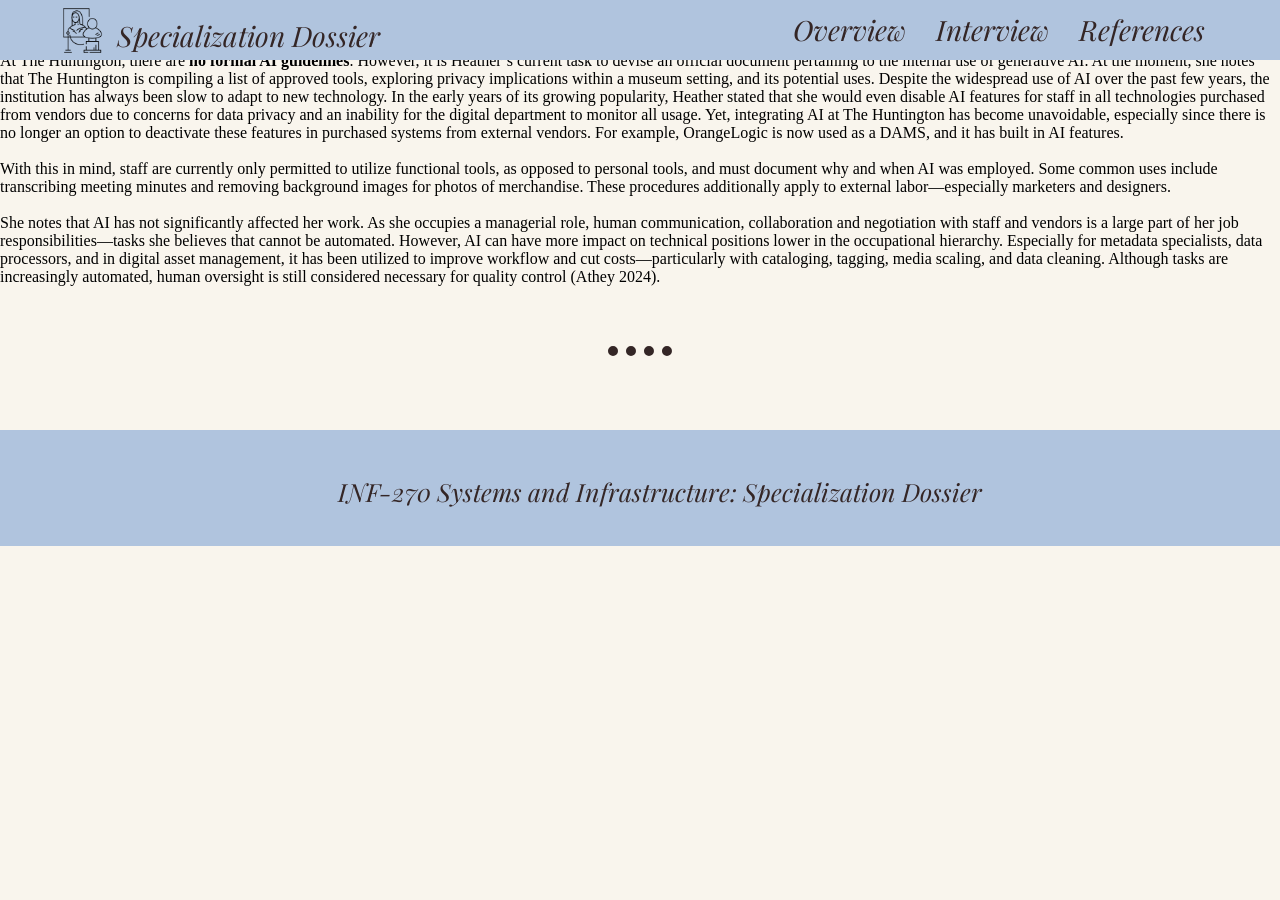
==== ai.html @ f2440642 "Add files via upload" ====
<!DOCTYPE html>
<html lang="eng">
<head>
    <meta charset="UTF-8">
    <meta http-equiv="X-UA-Compatible" content="IE=edge">
    <meta name="viewport" content="width=device-width, initial-scale=1.0">
    <title>Specialization Dossier</title>

    <link rel="preconnect" href="https://fonts.googleapis.com">
    <link rel="preconnect" href="https://fonts.gstatic.com" crossorigin>
    <link href="https://fonts.googleapis.com/css2?family=Playfair+Display:ital,wght@0,400..900;1,400..900&family=Source+Sans+3:ital,wght@0,200..900;1,200..900&display=swap" rel="stylesheet">

    <link rel="preconnect" href="https://fonts.googleapis.com">
    <link rel="preconnect" href="https://fonts.gstatic.com" crossorigin>
    <link href="https://fonts.googleapis.com/css2?family=Montserrat:ital,wght@0,100..900;1,100..900&display=swap" rel="stylesheet">

    <link rel="stylesheet" href="style.css">
</head>

<body>
    <header class="hero8">
    </header>
    <header class="header-main">
        <div class="icon">
            <img src="museum.png" style="width: 45px; height:45px"> 
        </div>
        <div class="specializationdossier">
            <p>Specialization Dossier</p>
        </div>
      
        <nav>
            <ul>
                <li><a href="index.html">Overview</a>
                    <ul>
                        <li><a href="typical tasks.html">Typical Tasks</a></li>
                        <li><a href="professionalcontext.html">Professional Context</a></li>
                        <li><a href="jobmarketoutlook.html">Job-Market Outlook</a></li>
                        <li><a href="techskillsnap.html">Technical Skill Snapshot</a></li>
                        <li><a href="trainingagenda.html">Training Agenda</a></li>
                        <li><a href="labortrends.html">Labor Trends</a></li>
                        <li><a href="ai.html">AI Implications</a></li>
                    </ul>
                </li>
                <li><a href="interview.html">Interview</a></li>
                <li><a href="references.html">References</a></li>
            </ul>
        </nav>
    </header>

    <div class="aititle">
        <p>AI Implications</p>
    </div>

    <div class="aicontent">
        <p>At The Huntington, there are <b>no formal AI guidelines</b>. However, it is Heather’s current task to devise an official document pertaining to the internal use of generative AI. At the moment, she notes that The Huntington is compiling a list of approved tools, exploring privacy implications within a museum setting, and its potential uses. Despite the widespread use of AI over the past few years, the institution has always been slow to adapt to new technology. In the early years of its growing popularity, Heather stated that she would even disable AI features for staff in all technologies purchased from vendors due to concerns for data privacy and an inability for the digital department to monitor all usage. Yet, integrating AI at The Huntington has become unavoidable, especially since there is no longer an option to deactivate these features in purchased systems from external vendors. For example, OrangeLogic is now used as a DAMS, and it has built in AI features. </p>

        <p> With this in mind, staff are currently only permitted to utilize functional tools, as opposed to personal tools, and must document why and when AI was employed. Some common uses include transcribing meeting minutes and removing background images for photos of merchandise. These procedures additionally apply to external labor—especially marketers and designers.<p>

        <p>She notes that AI has not significantly affected her work. As she occupies a managerial role, human communication, collaboration and negotiation with staff and vendors is a large part of her job responsibilities—tasks she believes that cannot be automated. However, AI can have more impact on  technical positions lower in the occupational hierarchy. Especially for metadata specialists, data processors, and in digital asset management, it has been utilized to improve workflow and cut costs—particularly with cataloging, tagging, media scaling, and data cleaning. Although tasks are increasingly automated, human oversight is still considered necessary for quality control (Athey 2024).</p>
    </div>

    <hr class="my-divider">

     <footer class="footer">
        <p>INF-270 Systems and Infrastructure: Specialization Dossier</p>
    </footer>

</body>
---- style.css ----
:root {
   --menu-count: 3;
}

html, body {
    margin: 0;
    padding: 0;
}

body {
    background-color: rgb(249,245,237) ;
    margin: 0;
}

.header-main {
    width: 100%;
    padding: 0 60px;
    height: 60px; 
    background-color: lightsteelblue;
    display: flex;
    justify-content: space-between;
    position: fixed;
    top: 0;
    z-index: 100;

    box-sizing: border-box;
}

.icon{
    display: flex;
    align-items: center;
}
.specializationdossier{

    display: flex;
    align-items: center;
    margin-left: 1%;

    font-family: "Playfair Display";
    font-style: italic;
    font-size: clamp(1.25rem, 1rem + 1vw, 1.75rem);
    color: rgb(52,38,38) ;
}
.header-main > nav {
    margin-left: auto;

}

.header-main > nav > ul {
    height:100%;
    margin: 0;
    padding-left: 0; 
    list-style: none; 
    display: flex;
    align-self: center;
}

.header-main ul li {
    height: 100%;
    position: relative;
}


.header-main ul li a {
    text-decoration: none;
    top: 0;
    display: block;
    padding: 0 15px;
    height: 100%;
    line-height: 60px;

    font-size: clamp(1.0rem, 1rem + 1vw, 1.75rem);
    font-family: "Playfair Display";
    font-style: italic;
    color: rgb(52,38,38);

    background-color: lightsteelblue;
    cursor: pointer;
    transition: all 100ms ease-in-out;

}

.header-main ul li a:hover {
    background-color: rgb(79, 128, 192) !important;
    color: rgb(52,38,38);
}

/* Dropdown styling start */

.header-main ul li {
    position: relative;
}

.header-main ul li ul {
    display: none;
    position: absolute;
    top: 60px;
    left: 0;

    background-color: lightsteelblue;
    padding: 0;
    margin: 0;
    list-style: none;
}

.header-main ul li:hover > ul {
    display: block;
}

.header-main ul li ul li a {
    display: block;
    padding: 10px 15px;
    line-height: normal;
    font-size: 1rem;
}
/*responsive adjustments for small screens*/

@media (max-width: 600px) {
    .hero {
        min-height: 40vh;
    }

    .title {
        font-size: clamp(24px, 7vw, 40px);
        padding: 12px 0;
    }

    .subtitle {
        font-size: clamp(14px, 4vw, 18px);
        padding: 8px 0;
    }
}

@media (max-width: 600px) {
    .header-main .icon,
    .header-main .specializationdossier {
        display: none;
    }

   
    .header-main nav {
        width: 100%;
        display: flex;
        justify-content: center;
        align-items: center;
        gap: 20px;
        
    }
}

/* for format*/
.hero{
    width: 100%;
    min-height: 60vh;

    background-image: url(bridge-modified.jpg);
    background-size: cover;
    background-position: center;
    background-repeat: no-repeat;

    display: flex;
    justify-content: center;
    align-items: center;
    padding: 0;
}

.hero-content{
    display:flex;
    flex-direction: column;
    align-items: center;
    text-align: center;

}
.title {
    width: 100%;
    background-color: rgb(52,38,38);
    font-weight: normal;
    font-size: clamp(30px, 5vw, 60px);
    font-style: italic;
    color: rgb(148, 180, 223);
    padding: 35px 0;
    margin:0;
    text-align: center;
}

.subtitle {
    width: 100%;
    background-color: rgb(52,38,38);
    font-family: "Montserrat";
    font-size: clamp(16px, 2vw, 20px);
    color: rgb(148, 180, 223);
    padding: 40px 0;
    margin:  -37px 0 0 0;
    text-align: center;
    
    
}

.overview {
    font-family: "Playfair Display";
    font-size: clamp(30px, 4vw, 50px);
    color:rgb(148, 180, 223);
    font-style: italic;
    text-decoration: underline;

    display: flex;
    text-align: center;
    justify-content: center;
    align-items: center;

    margin-top: 4%;
}

.content{
    font-family: "Montserrat";
    font-size: clamp(20px, 2vw, 24px);

    display: flex;
    flex-direction: column;
    justify-content: center;
    align-items: center;
    margin-left: 10%;
    margin-right: 10%;
    line-height: 1.5;
}

hr.my-divider {
  border: none; 
  height: 10px; 
  width: 5%;
  background-color: rgb(249,245,237); 
  margin-top: 60px;
  border-top: 10px dotted rgb(52,38,38);
}

.footer{
    background-color:lightsteelblue;
    color:rgb(52,38,38);
    font-family: "Playfair Display";
    font-style: italic;
    font-size: clamp(16px, 2vw, 25px);
    text-align: center;
    padding: 20px;
    width: 100%;
    margin-top: 5%;
}

/* Formatting for typical tasks */ 


.herotwo {
    width: 100%;
    min-height: 60vh;

    background-image: url(snapdragons.jpeg);
    background-size: cover;
    background-position: center;
    background-repeat: no-repeat;

    display: flex;
    justify-content: center;
    align-items: center;
    padding: 0;

}

.typical-tasks-title {
    font-family: "Playfair Display";
    font-size: clamp(28px, 4vw, 50px);
    font-style: italic;
    text-decoration: underline;
    color: rgb(148, 180, 223);

    display: flex;
    text-align: center;
    justify-content: center;
    align-items: center;

}

.generaltasks{
    flex-direction: row; 
    display: flex;
    justify-content: center;
    align-items: center;

    background-color:rgb(52,38,38);
    width: 75%;
    max-width: 900px;
    min-height: 400px;
    padding: 40px 40px 25px;

    border-radius: 40px;
    margin: auto; 

    font-family: "Playfair Display";
    font-size: clamp(24px, 4vw, 50px);
    font-style: italic;
    color: rgb(249,245,237);

   
}

.generaltasks ul {
    align-self: center;
    text-align: left;
    font-size: clamp(16px, 2vw, 25px);
    font-style: normal;
    line-height: 2;
    margin-left: 5%;
}

@media (max-width: 768px) {
  .generaltasks {
    flex-direction: column;
    text-align: center;
  }

  .generaltasks ul {
    margin-left: 0;
  }
}
.generaltasksnotes{

    font-family: "Montserrat";
    font-size: clamp(16px, 2vw, 25px);

    display: flex;
    flex-direction: column;
    justify-content: center;
    align-items: center;
    margin-left: 10%;
    margin-right: 10%;
    padding-top: 4%;
    line-height: 1.5;
}

hr.my-divider2 {
  border: none; 
  height: 10px; 
  width: 5%;
  background-color: rgb(249,245,237); 
  margin-top: 50px;
  border-top: 10px dotted rgb(52,38,38);}

.heathersrole {
    font-family: "Playfair Display";
    font-size: clamp(28px, 4vw, 50px);
    font-style: italic;
    text-decoration: underline;
    color: rgb(148, 180, 223);

    display: flex;
    text-align: center;
    justify-content: center;
    align-items: center;

}

.heathersrolecontent{
    font-family: "Montserrat";
    font-size: clamp(16px, 2vw, 25px);

    display: flex;
    flex-direction: column;
    justify-content: center;
    align-items: center;
    margin-left: 10%;
    margin-right: 10%;
    margin-top: -2%;
    line-height: 1.5;
}

.heathersrolecontent ul {
    font-family: "Montserrat";
    font-size: clamp(16px, 2vw, 25px);

    display: flex;
    flex-direction: column;
    justify-content: center;
    align-items: center;
    margin-left: 10%;
    margin-right: 10%;
    padding-top: 1%;
    line-height: 1.5;
}

.heathersrolecontent ul li {
    margin-bottom: 5%;  /* space between list items */
}

hr.my-divider3 {
  border: none; 
  height: 10px; 
  width: 5%;
  background-color: rgb(249,245,237); 
  margin-top: 4%;
  border-top: 10px dotted rgb(52,38,38);}

.jobdescriptions{
    font-family: "Playfair Display";
    font-size: clamp(28px, 4vw, 50px);
    font-style: italic;
    text-decoration: underline;
    color: rgb(148, 180, 223);

    display: flex;
    text-align: center;
    justify-content: center;
    align-items: center;
}

.joblinks{
    font-family: "Montserrat";
    font-size: clamp(16px, 2vw, 25px);

    display: flex;
    flex-direction: column;
    justify-content: center;
    align-items: center;
    margin-left: 10%;
    margin-right: 10%;
    line-height: 1.5;
    margin-top: -2%;
    padding-bottom: 5%;

}

.joblinks a:link {
    color:rgb(52,38,38);
}

.joblinks a:visited{
    color: rgb(52,38,38);
}

.joblinks a:hover{
    color:rgb(79, 128, 192)
}

.joblinks ul li {
    margin-bottom: 3%;  
}

/* Professional Context Formatting*/

.hero3{
    width: 100%;
    min-height: 60vh;

    background-image: url(rosegarden.jpg);
    background-size: cover;
    background-position: center;
    background-repeat: no-repeat;

    display: flex;
    justify-content: center;
    align-items: center;
    padding: 0;
}
.pctitle {
    font-family: "Playfair Display";
    font-size: clamp(28px, 4vw, 50px);
    font-style: italic;
    text-decoration: underline;
    color: rgb(148, 180, 223);

    display: flex;
    text-align: center;
    justify-content: center;
    align-items: center;
}
.pctables,
.pctables2,
.pctables3 {
    display: flex;
    justify-content: center;
    align-items: flex-start;
    align-content: center;

    background-color: rgb(52,38,38);

    width: clamp(220px, 32%, 360px);
    max-width: 800px;

    min-height: 360px;

    padding: 30px 30px 20px;

    border-radius: 40px;

    font-family: "Playfair Display";
    font-size: clamp(20px,4vw, 30px);
    font-style: italic;
    color: rgb(249,245,237);

    text-align: center;
}

.tables-container {
    display: flex;
    justify-content: center;
    flex-wrap: wrap;

    gap: 30px;
}


@media (max-width: 768px) {
    .tables-container {
        flex-direction: column;
        align-items: center;
    }

    .pctables {
        width: 50%;
    }

    .pctables2 {
        width: 50%;
    }

    .pctables3 {
        width: 50%;
    }
}

.pctables ul,
.pctables2 ul,
.pctables3 ul {

    font-style: normal;
    text-align: left;
    line-height: 1.6;
    font-size: clamp(18px, 3.5vw, 22px);

}

.pctables p,
.pctables2 p,
.pctables3 p {
    font-size: clamp(24px, 3vw, 34px);
    margin-bottom: 15px;
}

.pctables li,
.pctables2 li,
.pctables3 ul li {
    margin-bottom: 15px;
}

.tables-container ul li {
    margin-bottom: 0.5em;
}

.tables-container ul li a {
    color: rgb(249,245,237); 
    transition: color 0.3s; 
}

.tables-container ul li a:hover {
    color: rgb(79,128,192);
}

.profcontent{
    font-family: "Montserrat";
    font-size: 25px;

    display: flex;
    flex-direction: column;
    justify-content: center;
    align-items: center;
    margin-left: 10%;
    margin-right: 10%;
    line-height: 1.5; 
}

.profcontent a:link{
    color: rgb(52,38,38) ;
}

.profcontent a:visited{
    color:rgb(52,38,38) ;
}

.profcontent a:hover{
    color:rgb(79, 128, 192);

}

/*Formmating for JobMarketOutlook start here*/

.hero4 {
    width: 100%;
    min-height: 60vh;

    background-image: url(bloom.jpg);
    background-size: cover;
    background-position: center;
    background-repeat: no-repeat;

    display: flex;
    justify-content: center;
    align-items: center;
    padding: 0;  
}

.jbtitle{
    font-family: "Playfair Display";
    font-size: clamp(28px, 4vw, 50px);
    font-style: italic;
    text-decoration: underline;
    color: rgb(148, 180, 223);

    text-align: center;
    justify-content: center;
    align-items: center;
}

.jbcontent{
    font-family: "Montserrat";
    font-size: clamp(24px, 3vw, 26px);

    display: flex;
    flex-direction: column;
    justify-content: center;
    align-items: center;


    margin-left: 10%;
    margin-right: 10%;
    line-height: 1.5;
}

/*Formatting for Technical Skill Snapshot start here*/

.hero5 {
    width: 100%;
    min-height: 60vh;

    background-image: url(chinesegarden.png);
    background-size: cover;
    background-position: center;
    background-repeat: no-repeat;

    display: flex;
    justify-content: center;
    align-items: center;
    padding: 0;  
}

.techskilltitle{
    font-family: "Playfair Display";
    font-size: clamp(28px, 4vw, 50px);
    font-style: italic;
    text-decoration: underline;
    color: rgb(148, 180, 223);

    display: flex;
    text-align: center;
    justify-content: center;
    align-items: center;
}

.techskillcontent{
    font-family: "Montserrat";
    font-size: clamp(24px, 3vw, 26px);

    display: flex;
    flex-direction: column;
    justify-content: center;
    align-items: center;


    margin-left: 10%;
    margin-right: 10%;
    line-height: 1.5; 
}

.specificskills{
    font-family: "Playfair Display";
    font-size: clamp(28px, 4vw, 50px);
    font-style: italic;
    text-decoration: underline;
    color: rgb(148, 180, 223);

    display: flex;
    text-align: center;
    justify-content: center;
    align-items: center;
}

@media (max-width: 600px) {
    .listcontainer{
        flex-direction: column;
        align-items: center;
        text-align: left;
    }

    .listcontainer ul{
        padding-left: 0;
        list-style-position: inside;
    }
}

.listcontainer{
    font-family: "Montserrat";
    font-size: clamp(24px, 3vw, 26px);

    display: flex;
    justify-content: center;
    gap: 60px;
    margin-top: -2%;
    margin-left: 10%;
    margin-right: 10%;
    flex-wrap: wrap;
}



/*Formatting for Training Agenda begin here*/

.hero6 {
    width: 100%;
    min-height: 60vh;

    background-image: url(book.png);
    background-size: cover;
    background-position: center;
    background-repeat: no-repeat;

    display: flex;
    justify-content: center;
    align-items: center;
    padding: 0;  
}

.trainingagendatitle{
    font-family: "Playfair Display";
    font-size: clamp(28px, 4vw, 50px);
    font-style: italic;
    text-decoration: underline;
    color: rgb(148, 180, 223);

    display: flex;
    text-align: center;
    justify-content: center;
    align-items: center;
}

/*Labor Trends formatting begins here*/
.hero7 {
    width: 100%;
    min-height: 60vh;

    background-image: url(artgallery.jpg);
    background-size: cover;
    background-position: center;
    background-repeat: no-repeat;

    display: flex;
    justify-content: center;
    align-items: center;
    padding: 0;  
}

.labortrendstitle{
    font-family: "Playfair Display";
    font-size: clamp(28px, 4vw, 50px);
    font-style: italic;
    text-decoration: underline;
    color: rgb(148, 180, 223);

    display: flex;
    text-align: center;
    justify-content: center;
    align-items: center;
}

.labortrendcontainer{
    font-family: "Montserrat";
    font-size: clamp(18px, 2.5vw, 22px);

    max-width: 900px;
    width: 90%;
    margin: 0 auto;

    line-height: 1.5; 
}

.jobdis header {
    text-align: center;
}

.enterprofession header {
    text-align: center;
}

.jobdis{
    margin-top: 10%;
}


/* formatting for interview page*/
.interviewtitle{
    font-family: "Playfair Display";
    font-size: clamp(35px, 4vw, 50px);
    font-style: italic;
    text-decoration: underline;
    color: rgb(148, 180, 223);

    display: flex;
    text-align: center;
    justify-content: center;
    align-items: center;
}


.imaterials{
    font-family: "Montserrat";
    font-size: clamp(24px, 3vw, 26px);

    display: flex;
    flex-direction: column;
    justify-content: center;
    align-items: center;

    margin-top: -3%;
    margin-left: 10%;
    margin-right: 10%;
    line-height: 2.0; 
}  


.imaterials a:link{
    color: rgb(52,38,38) ;
}

.imaterials a:visited{
    color:rgb(52,38,38) ;
}

.imaterials a:hover {
    color: rgb(79, 128, 192);
}

/*Formatting for References Page*/
.abtitle{
    font-family: "Playfair Display";
    font-size: clamp(35px, 4vw, 50px);
    font-style: italic;
    text-decoration: underline;
    color: rgb(148, 180, 223);

    display: flex;
    text-align: center;
    justify-content: center;
    align-items: center;
}

.annotations {
    font-family: "Montserrat";
    font-size: clamp(18px, 2.5vw, 22px);

    max-width: 900px;
    width: 90%;
    margin: 0 auto;

    line-height: 1.5;
}

.annotations ul {
    padding-left: 20px;
}

.annotations li {
    margin-bottom: 5rem;
}

.annotations p {
    margin-top: 2rem;
}

@media (max-width: 600px) {
    .annotations {
        font-size: 18px;
        width: 92%;
        line-height: 1.7;
    }
}

.annotations a {
    overflow-wrap: break-word;
    word-break: break-word;
}

.annotations a:link{
    color: rgb(79, 128, 192);
}

.annotations a:visited{
    color: rgb(79, 128, 192);
}

main{
max-width:900px;
margin:auto;
padding:30px;
line-height:1.6;
}

p{
margin-bottom:18px;
}

h1, h2{
margin-top:40px;
margin-bottom:15px;
}
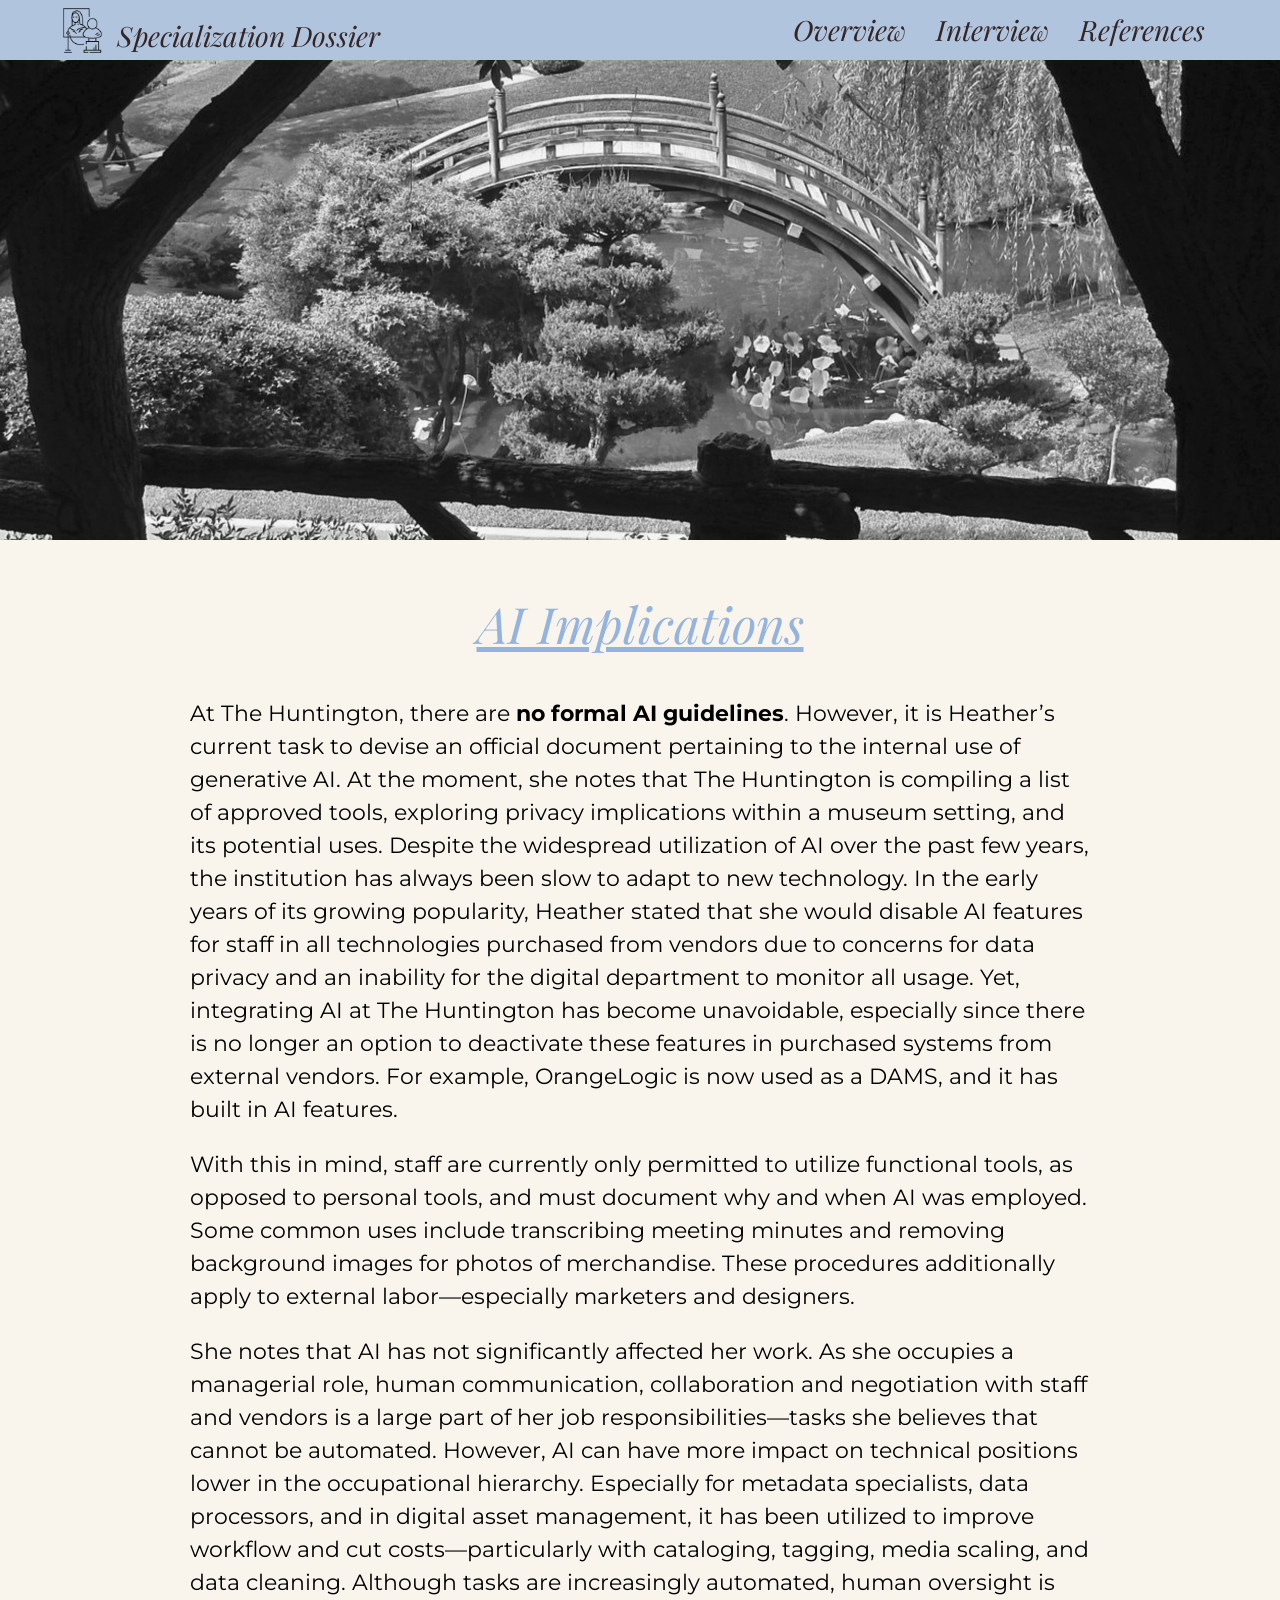
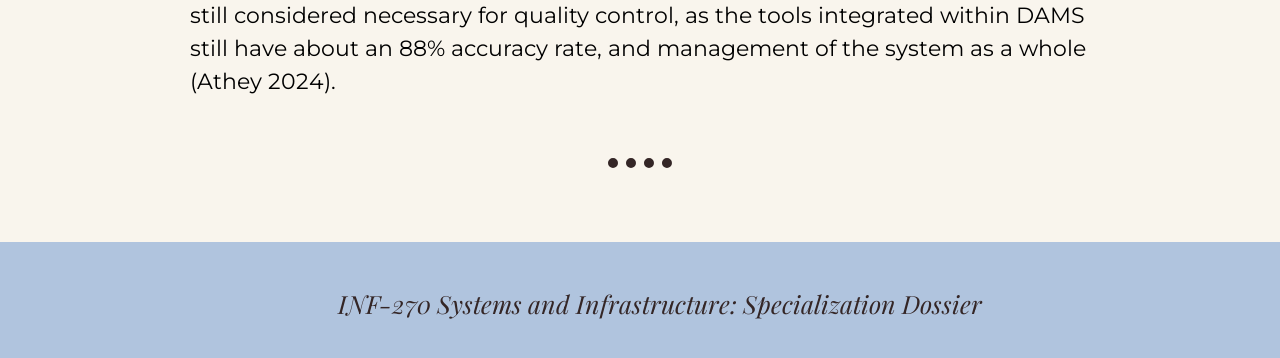
==== commit 39182f73: "Update ai.html" ====
--- a/ai.html
+++ b/ai.html
@@ -52,11 +52,11 @@
     </div>
 
     <div class="aicontent">
-        <p>At The Huntington, there are <b>no formal AI guidelines</b>. However, it is Heather’s current task to devise an official document pertaining to the internal use of generative AI. At the moment, she notes that The Huntington is compiling a list of approved tools, exploring privacy implications within a museum setting, and its potential uses. Despite the widespread use of AI over the past few years, the institution has always been slow to adapt to new technology. In the early years of its growing popularity, Heather stated that she would even disable AI features for staff in all technologies purchased from vendors due to concerns for data privacy and an inability for the digital department to monitor all usage. Yet, integrating AI at The Huntington has become unavoidable, especially since there is no longer an option to deactivate these features in purchased systems from external vendors. For example, OrangeLogic is now used as a DAMS, and it has built in AI features. </p>
+        <p>At The Huntington, there are <b>no formal AI guidelines</b>. However, it is Heather’s current task to devise an official document pertaining to the internal use of generative AI. At the moment, she notes that The Huntington is compiling a list of approved tools, exploring privacy implications within a museum setting, and its potential uses. Despite the widespread utilization of AI over the past few years, the institution has always been slow to adapt to new technology. In the early years of its growing popularity, Heather stated that she would disable AI features for staff in all technologies purchased from vendors due to concerns for data privacy and an inability for the digital department to monitor all usage. Yet, integrating AI at The Huntington has become unavoidable, especially since there is no longer an option to deactivate these features in purchased systems from external vendors. For example, OrangeLogic is now used as a DAMS, and it has built in AI features.</p>
 
         <p> With this in mind, staff are currently only permitted to utilize functional tools, as opposed to personal tools, and must document why and when AI was employed. Some common uses include transcribing meeting minutes and removing background images for photos of merchandise. These procedures additionally apply to external labor—especially marketers and designers.<p>
 
-        <p>She notes that AI has not significantly affected her work. As she occupies a managerial role, human communication, collaboration and negotiation with staff and vendors is a large part of her job responsibilities—tasks she believes that cannot be automated. However, AI can have more impact on  technical positions lower in the occupational hierarchy. Especially for metadata specialists, data processors, and in digital asset management, it has been utilized to improve workflow and cut costs—particularly with cataloging, tagging, media scaling, and data cleaning. Although tasks are increasingly automated, human oversight is still considered necessary for quality control (Athey 2024).</p>
+        <p>She notes that AI has not significantly affected her work. As she occupies a managerial role, human communication, collaboration and negotiation with staff and vendors is a large part of her job responsibilities—tasks she believes that cannot be automated. However, AI can have more impact on technical positions lower in the occupational hierarchy. Especially for metadata specialists, data processors, and in digital asset management, it has been utilized to improve workflow and cut costs—particularly with cataloging, tagging, media scaling, and data cleaning. Although tasks are increasingly automated, human oversight is still considered necessary for quality control, as the tools integrated within DAMS still have about an 88% accuracy rate, and management of the system as a whole (Athey 2024).</p>
     </div>
 
     <hr class="my-divider">
@@ -65,4 +65,4 @@
         <p>INF-270 Systems and Infrastructure: Specialization Dossier</p>
     </footer>
 
-</body>+</body>
--- a/style.css
+++ b/style.css
@@ -917,3 +917,45 @@
 margin-top:40px;
 margin-bottom:15px;
 }
+
+/* Ai implications formatting*/
+.hero8 {
+    width: 100%;
+    min-height: 60vh;
+
+    background-image: url(japan.jpg);
+    background-size: cover;
+    background-position: center;
+    background-repeat: no-repeat;
+
+    display: flex;
+    justify-content: center;
+    align-items: center;
+    padding: 0;  
+}
+
+.aititle{
+    font-family: "Playfair Display";
+    font-size: clamp(35px, 4vw, 50px);
+    font-style: italic;
+    text-decoration: underline;
+    color: rgb(148, 180, 223);
+
+    display: flex;
+    text-align: center;
+    justify-content: center;
+    align-items: center; 
+}
+
+.aicontent{
+    font-family: "Montserrat";
+    font-size: clamp(18px, 2.5vw, 22px);
+
+    max-width: 900px;
+    width: 90%;
+    margin: 0 auto;
+
+    line-height: 1.5; 
+}
+
+
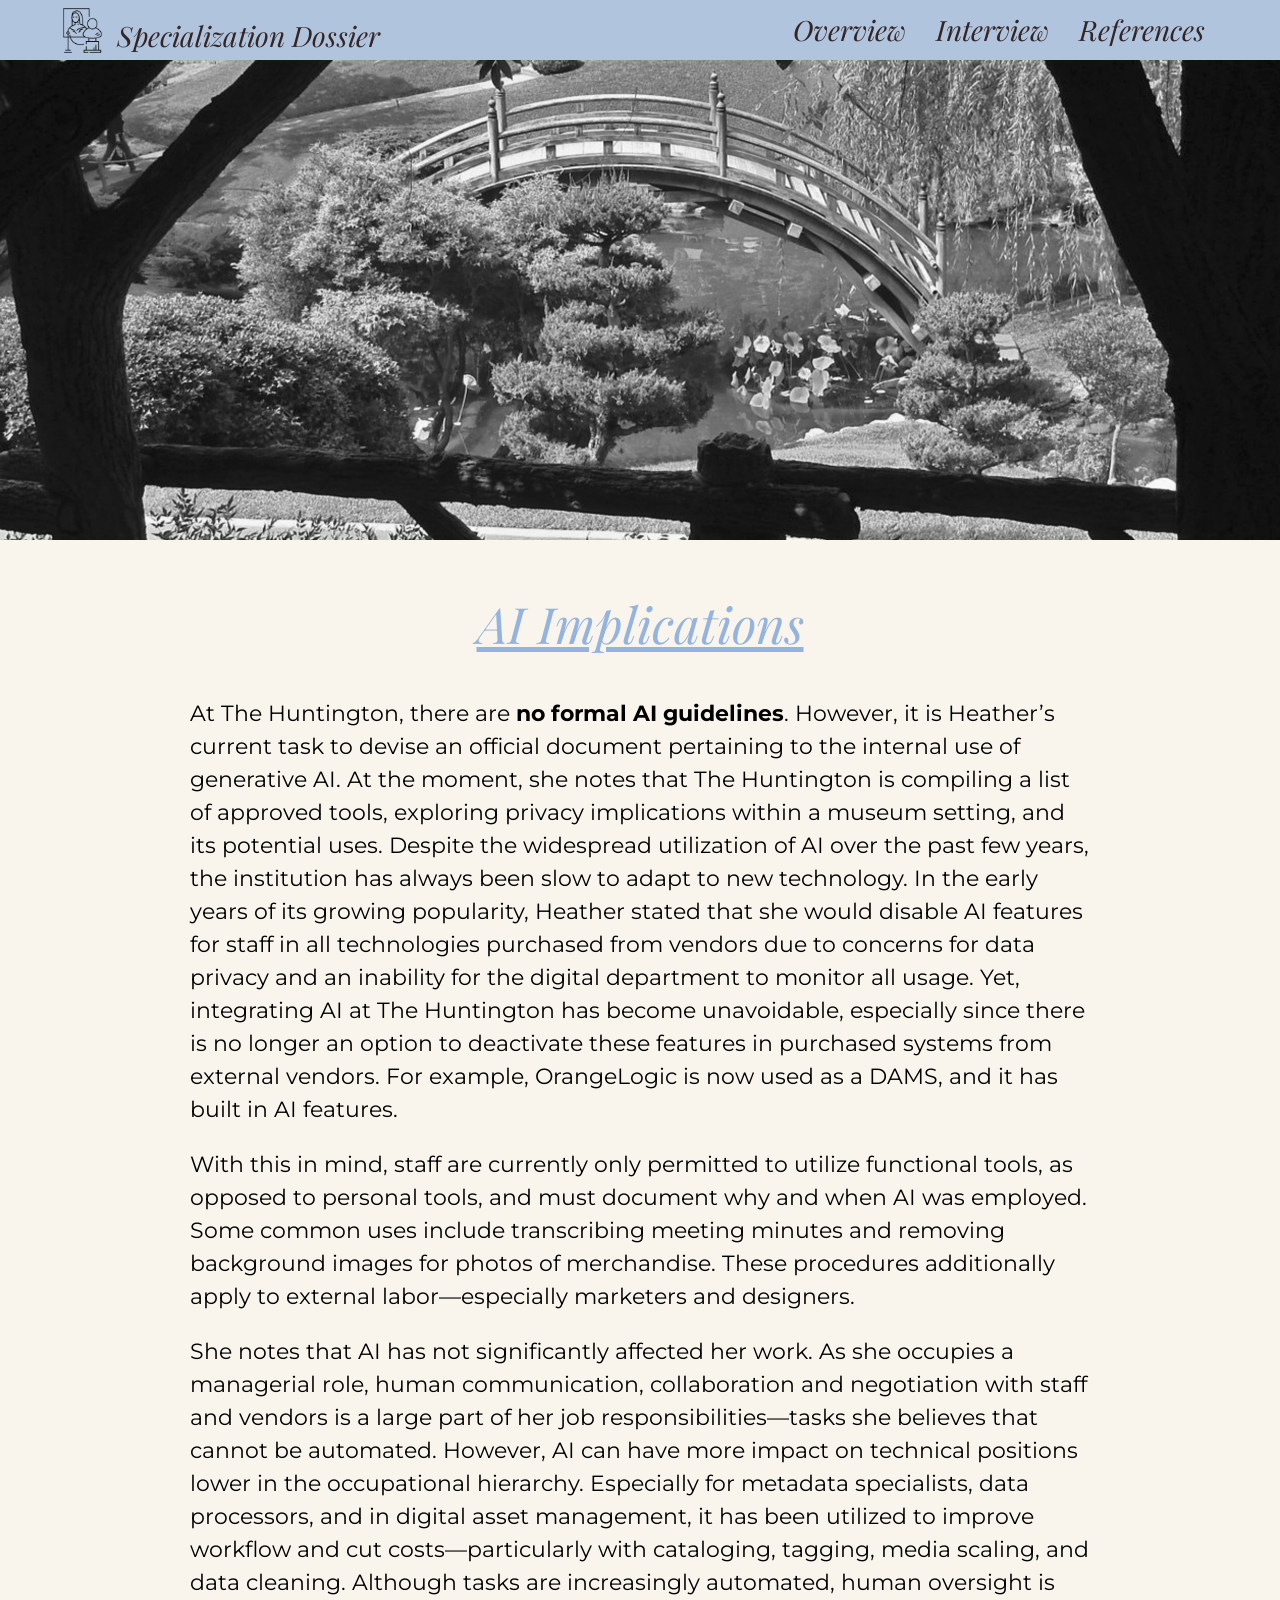
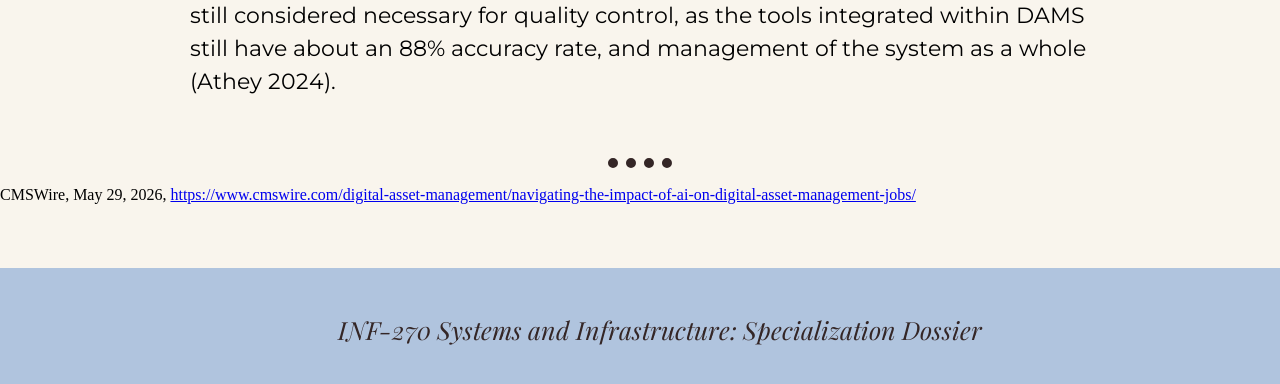
==== commit 83d8e795: "Update ai.html" ====
--- a/ai.html
+++ b/ai.html
@@ -61,6 +61,10 @@
 
     <hr class="my-divider">
 
+    <div class="reference4>
+        <p>Athey, James, "Navigating the Impact of AI on Digital Asset Management (DAM) Jobs," <i>CMSWire,</i> May 29, 2026, <a href="https://www.cmswire.com/digital-asset-management/navigating-the-impact-of-ai-on-digital-asset-management-jobs/">https://www.cmswire.com/digital-asset-management/navigating-the-impact-of-ai-on-digital-asset-management-jobs/</a></p>
+    </div>
+
      <footer class="footer">
         <p>INF-270 Systems and Infrastructure: Specialization Dossier</p>
     </footer>
--- a/style.css
+++ b/style.css
@@ -224,6 +224,20 @@
     line-height: 1.5;
 }
 
+.reference1{
+  font-family: "Montserrat";
+  font-size: clamp(14px, 2vw, 18px);
+
+  display: flex;
+  flex-direction: column;
+  justify-content: center;
+  align-items: center;
+  text-align: center;
+  margin-left: 10%;
+  margin-right: 10%;
+  line-height: 1.5;
+}
+
 hr.my-divider {
   border: none; 
   height: 10px; 
@@ -619,7 +633,7 @@
 
 .jbcontent{
     font-family: "Montserrat";
-    font-size: clamp(24px, 3vw, 26px);
+    font-size: clamp(20px, 2vw, 24px);
 
     display: flex;
     flex-direction: column;
@@ -630,6 +644,20 @@
     margin-left: 10%;
     margin-right: 10%;
     line-height: 1.5;
+}
+
+.reference2{
+  font-family: "Montserrat";
+  font-size: clamp(14px, 2vw, 18px);
+
+  display: flex;
+  flex-direction: column;
+  justify-content: center;
+  align-items: center;
+  text-align: center;
+  margin-left: 10%;
+  margin-right: 10%;
+  line-height: 1.5;
 }
 
 /*Formatting for Technical Skill Snapshot start here*/
@@ -796,9 +824,34 @@
     text-align: center;
 }
 
+.md header{
+   text-align: center;
+   margin-top: 15%;
+}
+
 .jobdis{
     margin-top: 10%;
 }
+
+.reference3{
+  font-family: "Montserrat";
+  font-size: clamp(14px, 2vw, 18px);
+
+  display: flex;
+  flex-direction: column;
+  justify-content: center;
+  align-items: center;
+  text-align: center;
+  margin-left: 10%;
+  margin-right: 10%;
+  line-height: 1.5;
+}
+
+.reference3 a {
+  word-break: break-all;
+  overflow-wrap: break-word;
+}
+
 
 
 /* formatting for interview page*/
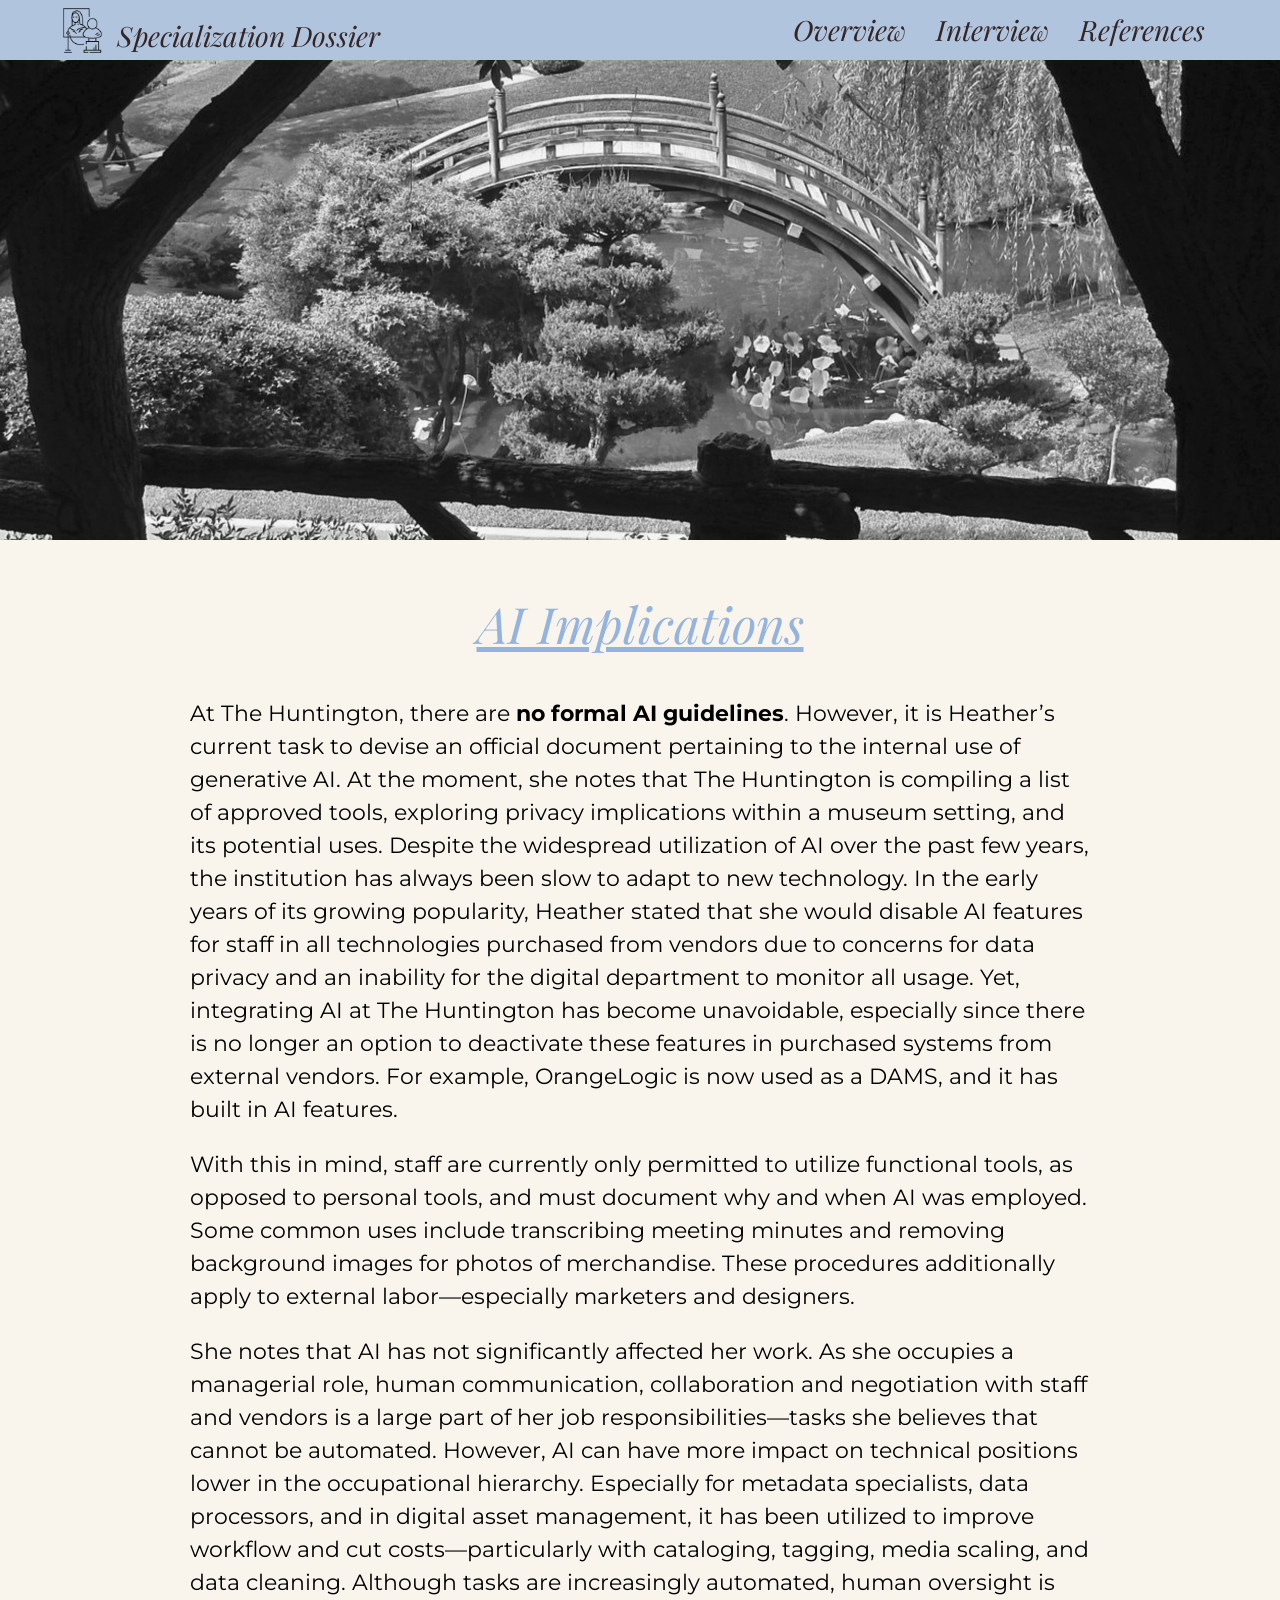
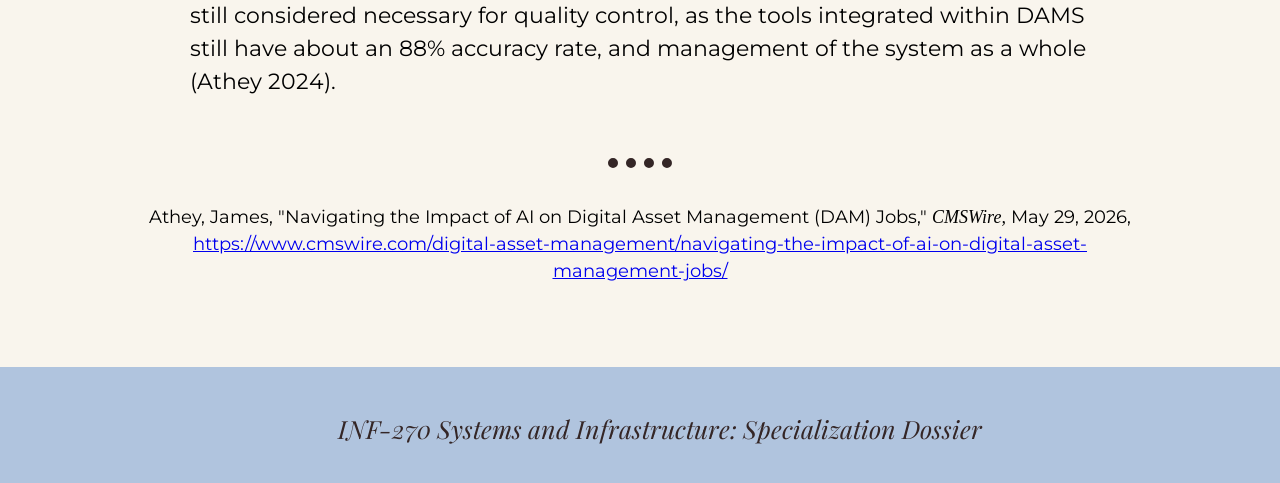
==== commit 3f3549f3: "Update ai.html" ====
--- a/ai.html
+++ b/ai.html
@@ -61,7 +61,7 @@
 
     <hr class="my-divider">
 
-    <div class="reference4>
+    <div class="reference4">
         <p>Athey, James, "Navigating the Impact of AI on Digital Asset Management (DAM) Jobs," <i>CMSWire,</i> May 29, 2026, <a href="https://www.cmswire.com/digital-asset-management/navigating-the-impact-of-ai-on-digital-asset-management-jobs/">https://www.cmswire.com/digital-asset-management/navigating-the-impact-of-ai-on-digital-asset-management-jobs/</a></p>
     </div>
 
--- a/style.css
+++ b/style.css
@@ -1011,4 +1011,17 @@
     line-height: 1.5; 
 }
 
-
+.reference4 {
+  font-family: "Montserrat";
+  font-size: clamp(14px, 2vw, 18px);
+
+  display: flex;
+  flex-direction: column;
+  justify-content: center;
+  align-items: center;
+  text-align: center;
+  margin-left: 10%;
+  margin-right: 10%;
+  line-height: 1.5;
+}
+
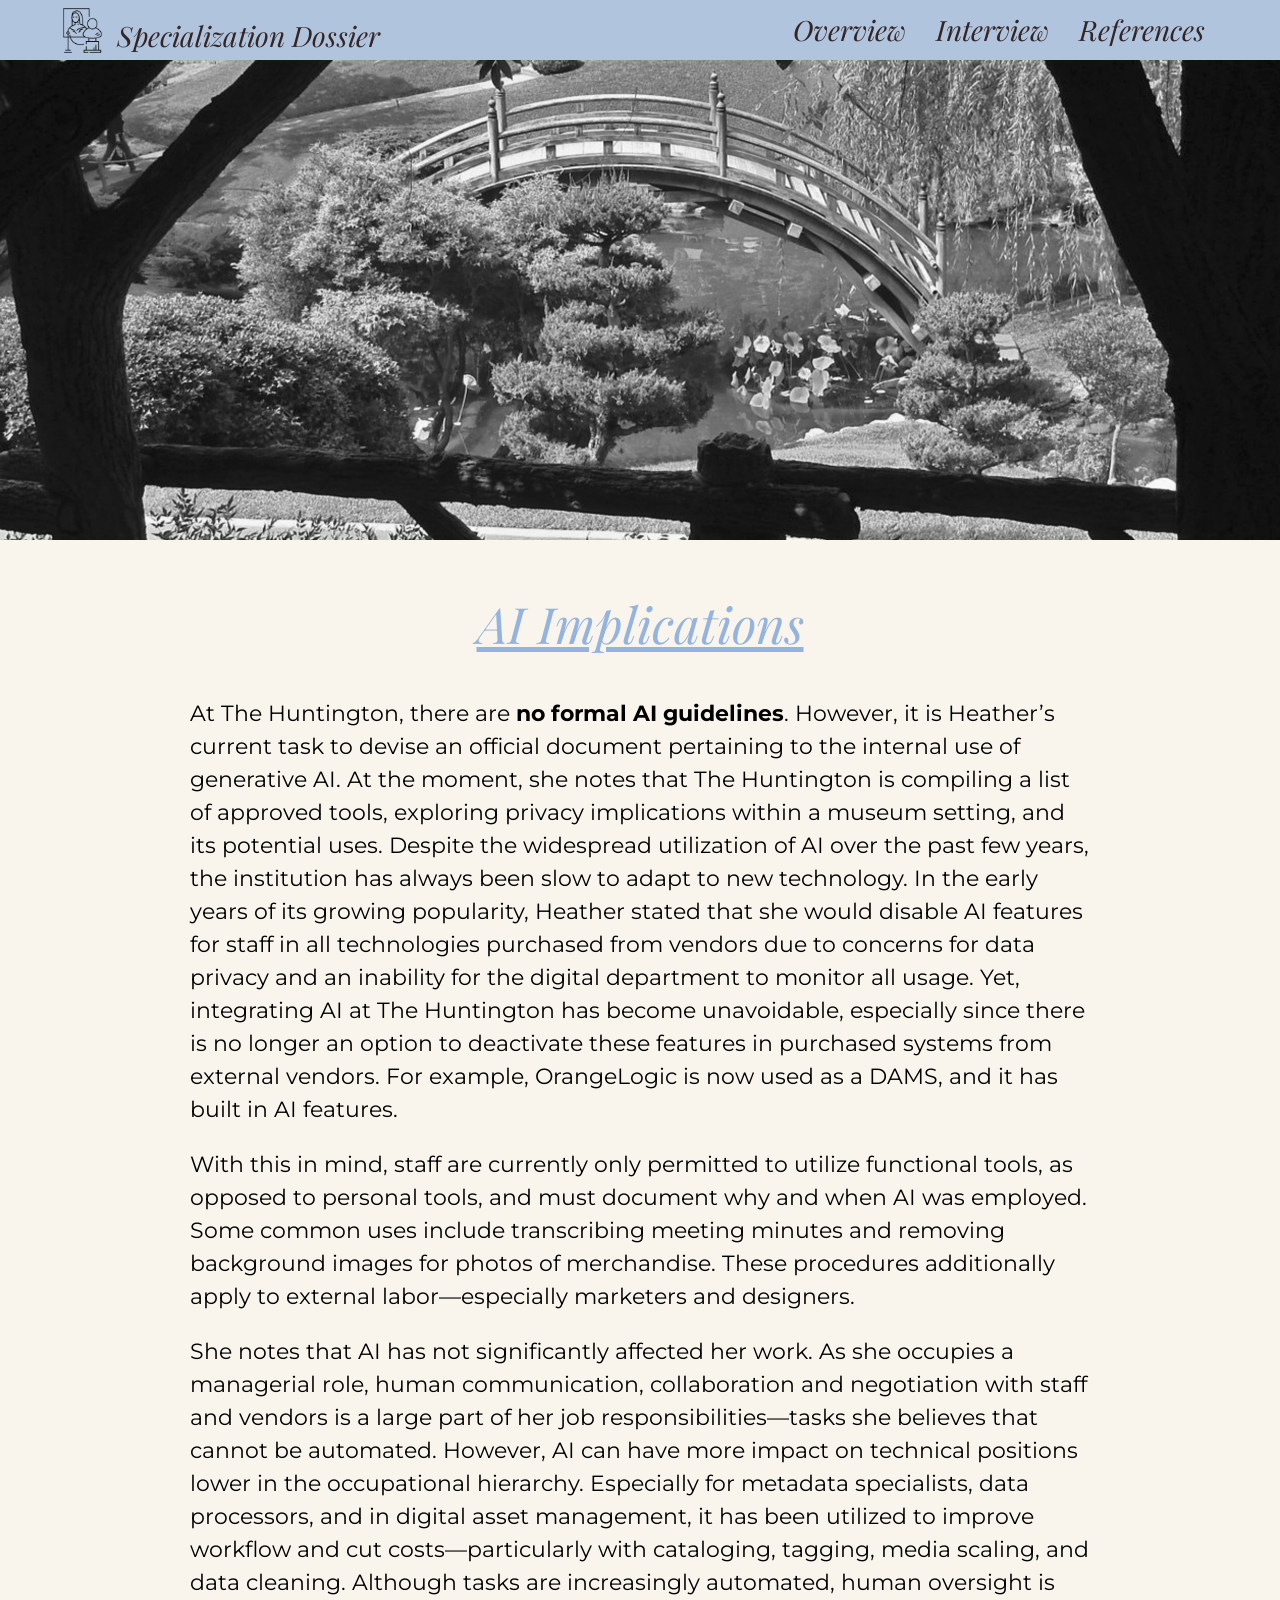
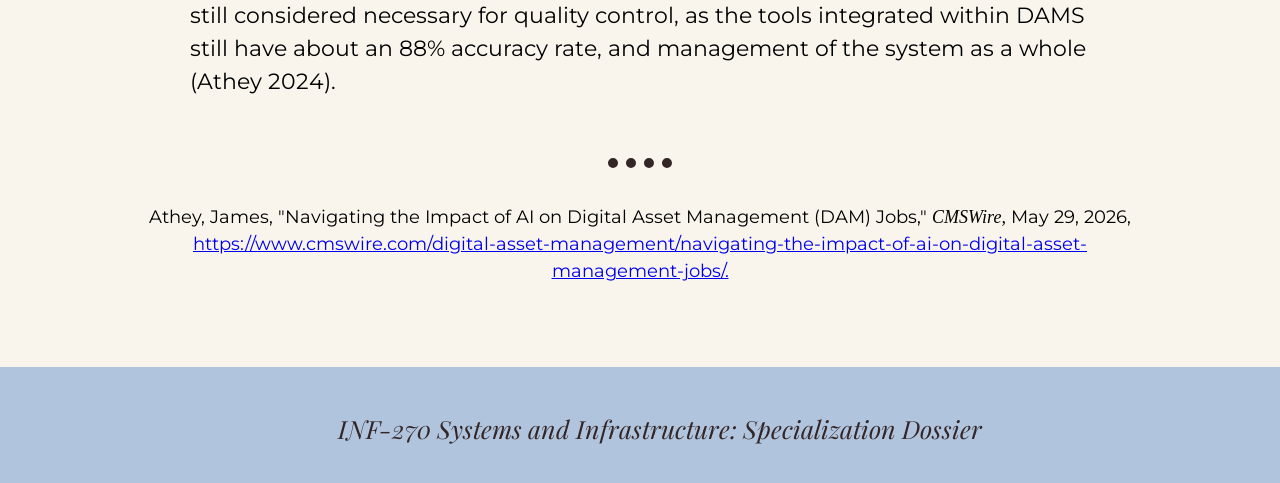
==== commit ac6a4606: "Update ai.html" ====
--- a/ai.html
+++ b/ai.html
@@ -62,7 +62,7 @@
     <hr class="my-divider">
 
     <div class="reference4">
-        <p>Athey, James, "Navigating the Impact of AI on Digital Asset Management (DAM) Jobs," <i>CMSWire,</i> May 29, 2026, <a href="https://www.cmswire.com/digital-asset-management/navigating-the-impact-of-ai-on-digital-asset-management-jobs/">https://www.cmswire.com/digital-asset-management/navigating-the-impact-of-ai-on-digital-asset-management-jobs/</a></p>
+        <p>Athey, James, "Navigating the Impact of AI on Digital Asset Management (DAM) Jobs," <i>CMSWire,</i> May 29, 2026, <a href="https://www.cmswire.com/digital-asset-management/navigating-the-impact-of-ai-on-digital-asset-management-jobs/">https://www.cmswire.com/digital-asset-management/navigating-the-impact-of-ai-on-digital-asset-management-jobs/.</a></p>
     </div>
 
      <footer class="footer">
